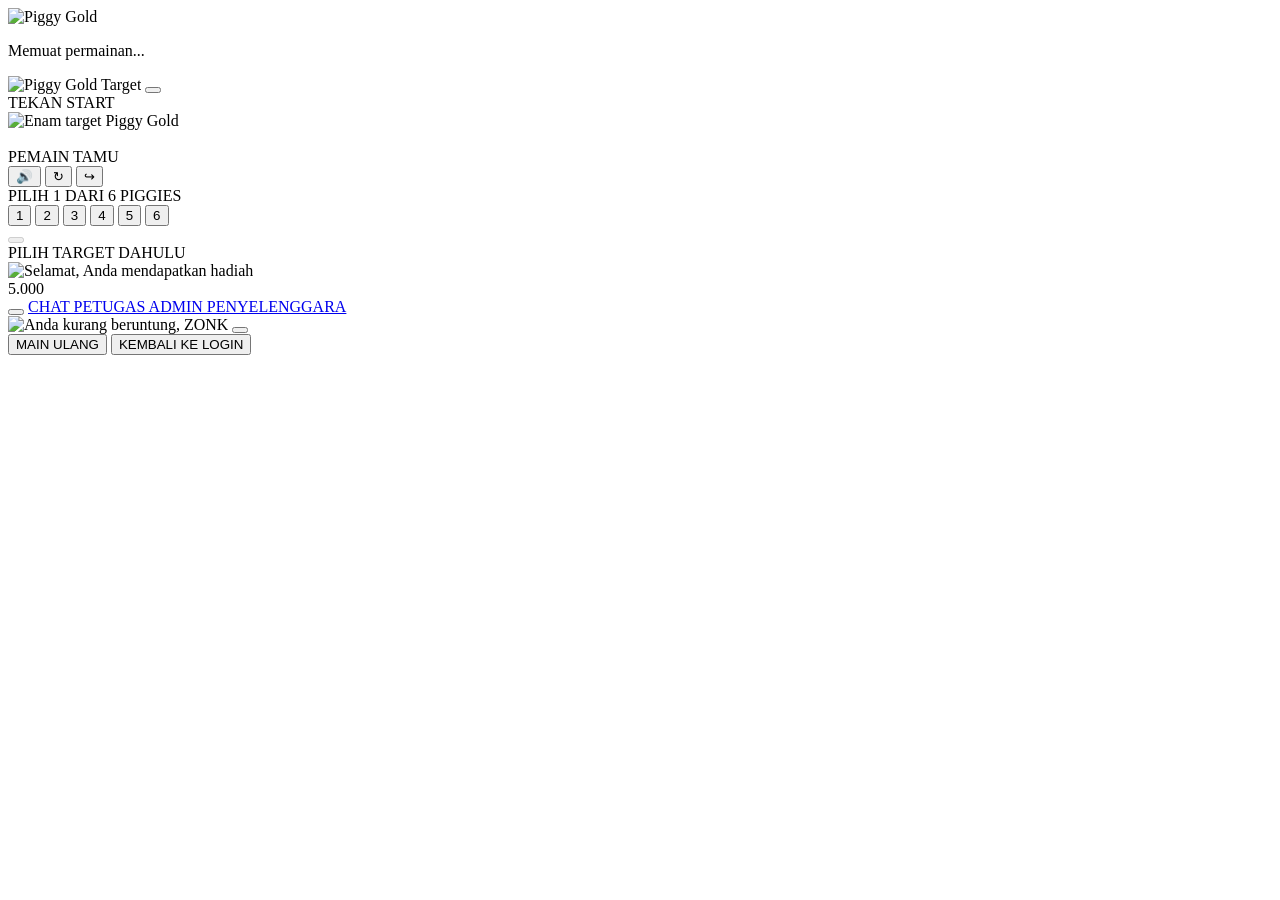
==== game.html @ 96f94c23 "Add files via upload" ====
<!doctype html>
<html lang="id">
<head>
  <meta charset="utf-8" />
  <meta name="viewport" content="width=device-width, initial-scale=1, viewport-fit=cover" />
  <meta name="theme-color" content="#5d0500" />
  <meta name="description" content="Piggy Gold Target — pilih satu celengan emas, bidik, lalu tembak." />
  <title>Piggy Gold Target — Play</title>
  <link rel="icon" href="assets/piggy-gold-logo.png" />
  <link rel="stylesheet" href="css/game.css?v=27" />
</head>
<body>
  <div class="loading-screen" id="loadingScreen" aria-live="polite">
    <img src="assets/piggy-gold-logo.png" alt="Piggy Gold" />
    <div class="loading-bar"><span id="loadingProgress"></span></div>
    <p id="loadingText">Memuat permainan...</p>
  </div>

  <main class="game-shell" id="gameShell">
    <div class="portrait-stage" id="stage">
      <section class="scene start-scene is-active" id="startScene" aria-label="Layar mulai">
        <img src="assets/start-screen.png" alt="Piggy Gold Target" draggable="false" />
        <button class="hotspot start-button" id="startButton" type="button" aria-label="Mulai permainan"></button>
        <div class="start-tip">TEKAN START</div>
      </section>

      <section class="scene play-scene" id="playScene" aria-label="Permainan Piggy Gold">
        <img class="game-background" src="assets/gameplay-screen.png" alt="Enam target Piggy Gold" draggable="false" />
        <div class="money-mask" aria-hidden="true"></div>

        <div class="ambient-stage" aria-hidden="true">
          <span class="lantern-aura lantern-aura-left"></span>
          <span class="lantern-aura lantern-aura-right"></span>
          <span class="light-sweep"></span>
          <div class="floating-coins" id="floatingCoins"></div>
        </div>

        <div class="cannon-well" aria-hidden="true"></div>
        <div class="cannon-rig" id="cannonRig" aria-hidden="true">
          <div class="cannon-recoil" id="cannonRecoil">
            <img src="assets/cannon-sprite.png" alt="" draggable="false" />
            <span class="cannon-energy"></span>
          </div>
        </div>

        <div class="top-panel">
          <div class="profile-chip" id="profileChip">PEMAIN TAMU</div>
          <div class="tools">
            <button id="soundButton" type="button" aria-label="Matikan suara">🔊</button>
            <button id="resetButton" type="button" aria-label="Ulang permainan">↻</button>
            <button id="exitButton" type="button" aria-label="Keluar">↪</button>
          </div>
        </div>

        <div class="status-banner" id="statusBanner">PILIH 1 DARI 6 PIGGIES</div>

        <div class="target-layer" id="targetLayer">
          <button class="pig-target pig-target-1" data-pig="1" type="button" aria-label="Pilih Piggy 1"><span>1</span></button>
          <button class="pig-target pig-target-2" data-pig="2" type="button" aria-label="Pilih Piggy 2"><span>2</span></button>
          <button class="pig-target pig-target-3" data-pig="3" type="button" aria-label="Pilih Piggy 3"><span>3</span></button>
          <button class="pig-target pig-target-4" data-pig="4" type="button" aria-label="Pilih Piggy 4"><span>4</span></button>
          <button class="pig-target pig-target-5" data-pig="5" type="button" aria-label="Pilih Piggy 5"><span>5</span></button>
          <button class="pig-target pig-target-6" data-pig="6" type="button" aria-label="Pilih Piggy 6"><span>6</span></button>
        </div>

        <div class="aim-beam" id="aimBeam" aria-hidden="true"></div>
        <div class="crosshair" id="crosshair" aria-hidden="true"><span></span></div>
        <div class="muzzle-glow" id="muzzleGlow" aria-hidden="true"></div>
        <div class="projectile" id="projectile" aria-hidden="true"></div>
        <div class="impact-flash" id="impactFlash" aria-hidden="true"></div>
        <div class="impact-ring" id="impactRing" aria-hidden="true"></div>
        <div class="crack-overlay" id="crackOverlay" aria-hidden="true">
          <i></i><i></i><i></i><i></i><i></i><i></i>
        </div>
        <div class="broken-pig" id="brokenPig" aria-hidden="true">
          <span class="broken-core"></span>
          <span class="fragment f1"></span><span class="fragment f2"></span><span class="fragment f3"></span>
          <span class="fragment f4"></span><span class="fragment f5"></span><span class="fragment f6"></span><span class="fragment f7"></span><span class="fragment f8"></span><span class="fragment f9"></span><span class="fragment f10"></span><span class="coin-frag c1"></span><span class="coin-frag c2"></span><span class="coin-frag c3"></span><span class="coin-frag c4"></span>
        </div>
        <div class="particle-layer" id="particleLayer" aria-hidden="true"></div>
        <div class="floating-result" id="floatingResult" aria-hidden="true"></div>

        <button class="hotspot shoot-button" id="shootButton" type="button" aria-label="Tembak" disabled></button>
        <div class="shoot-hint" id="shootHint">PILIH TARGET DAHULU</div>
      </section>
    </div>
  </main>

  <section class="result-overlay is-hidden" id="resultOverlay" role="dialog" aria-modal="true" aria-labelledby="resultText">
    <div class="result-backdrop"></div>

    <div class="result-card result-win is-hidden" id="winResult">
      <img src="assets/win-screen.png" alt="Selamat, Anda mendapatkan hadiah" draggable="false" />
      <div class="prize-cover" id="prizeCover">5.000</div>
      <button class="hotspot win-claim" id="winClaimButton" type="button" aria-label="Klaim hadiah"></button>
      <a class="admin-chat-button" id="adminChatButton" href="https://t.me/pusat_officialbot" target="_blank" rel="noopener noreferrer" aria-label="Chat petugas admin penyelenggara">CHAT PETUGAS ADMIN PENYELENGGARA</a>
    </div>

    <div class="result-card result-zonk is-hidden" id="zonkResult">
      <img src="assets/zonk-screen.png" alt="Anda kurang beruntung, ZONK" draggable="false" />
      <button class="hotspot zonk-claim" id="zonkClaimButton" type="button" aria-label="Tutup hasil"></button>
    </div>

    <div class="result-actions">
      <button id="playAgainButton" type="button">MAIN ULANG</button>
      <button id="backButton" type="button">KEMBALI KE LOGIN</button>
    </div>
    <p class="sr-only" id="resultText"></p>
  </section>

  <div class="toast" id="toast" role="status" aria-live="polite"></div>

  <script src="js/game.js?v=27"></script>
</body>
</html>
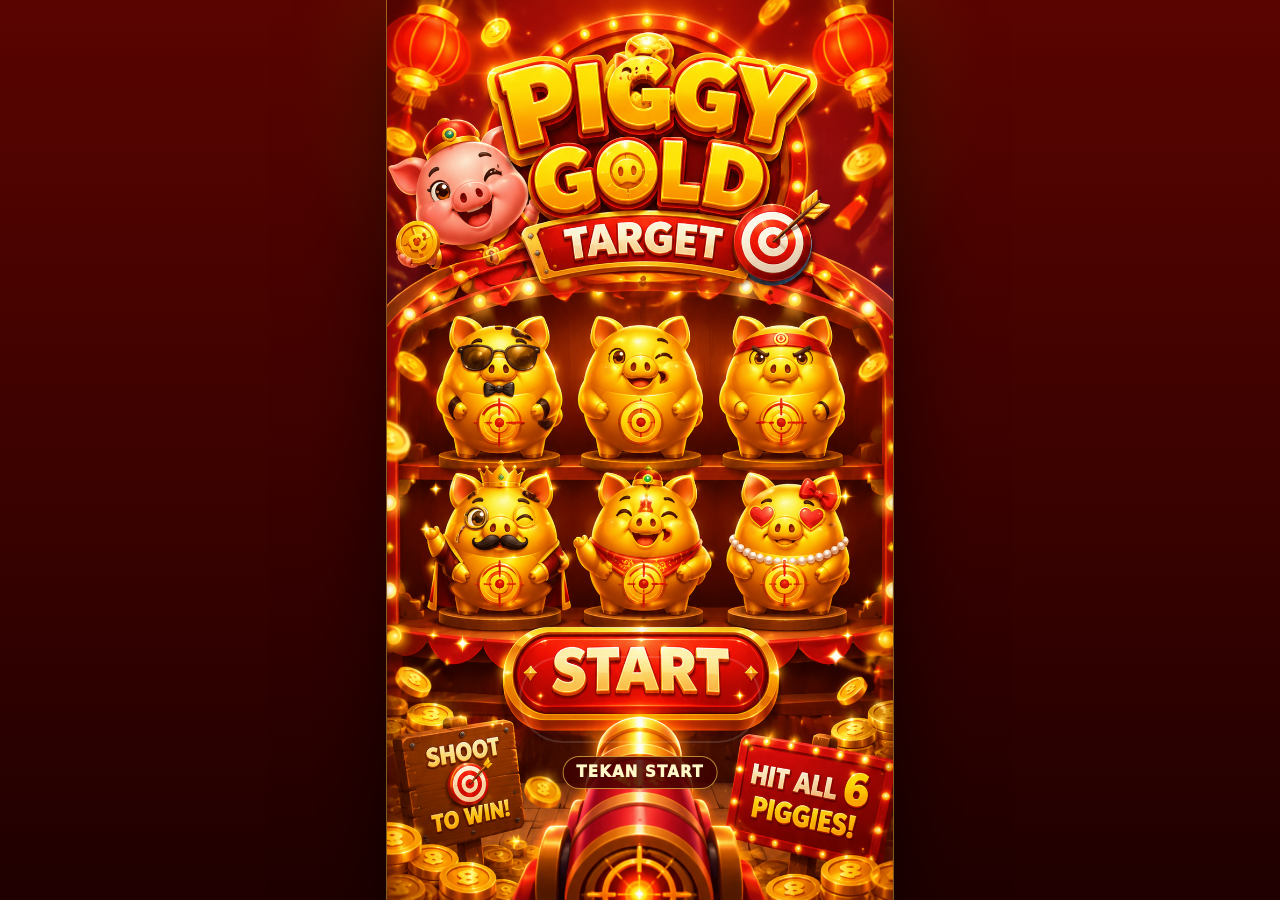
==== commit 25276e60: "Add files via upload" ====
--- a/game.html
+++ b/game.html
@@ -6,12 +6,12 @@
   <meta name="theme-color" content="#5d0500" />
   <meta name="description" content="Piggy Gold Target — pilih satu celengan emas, bidik, lalu tembak." />
   <title>Piggy Gold Target — Play</title>
-  <link rel="icon" href="assets/piggy-gold-logo.png" />
-  <link rel="stylesheet" href="css/game.css?v=27" />
+  <link rel="icon" href="piggy-gold-logo.png" />
+  <link rel="stylesheet" href="game.css?v=27" />
 </head>
 <body>
   <div class="loading-screen" id="loadingScreen" aria-live="polite">
-    <img src="assets/piggy-gold-logo.png" alt="Piggy Gold" />
+    <img src="piggy-gold-logo.png" alt="Piggy Gold" />
     <div class="loading-bar"><span id="loadingProgress"></span></div>
     <p id="loadingText">Memuat permainan...</p>
   </div>
@@ -19,13 +19,13 @@
   <main class="game-shell" id="gameShell">
     <div class="portrait-stage" id="stage">
       <section class="scene start-scene is-active" id="startScene" aria-label="Layar mulai">
-        <img src="assets/start-screen.png" alt="Piggy Gold Target" draggable="false" />
+        <img src="start-screen.png" alt="Piggy Gold Target" draggable="false" />
         <button class="hotspot start-button" id="startButton" type="button" aria-label="Mulai permainan"></button>
         <div class="start-tip">TEKAN START</div>
       </section>
 
       <section class="scene play-scene" id="playScene" aria-label="Permainan Piggy Gold">
-        <img class="game-background" src="assets/gameplay-screen.png" alt="Enam target Piggy Gold" draggable="false" />
+        <img class="game-background" src="gameplay-screen.png" alt="Enam target Piggy Gold" draggable="false" />
         <div class="money-mask" aria-hidden="true"></div>
 
         <div class="ambient-stage" aria-hidden="true">
@@ -38,7 +38,7 @@
         <div class="cannon-well" aria-hidden="true"></div>
         <div class="cannon-rig" id="cannonRig" aria-hidden="true">
           <div class="cannon-recoil" id="cannonRecoil">
-            <img src="assets/cannon-sprite.png" alt="" draggable="false" />
+            <img src="cannon-sprite.png" alt="" draggable="false" />
             <span class="cannon-energy"></span>
           </div>
         </div>
@@ -90,14 +90,14 @@
     <div class="result-backdrop"></div>
 
     <div class="result-card result-win is-hidden" id="winResult">
-      <img src="assets/win-screen.png" alt="Selamat, Anda mendapatkan hadiah" draggable="false" />
+      <img src="win-screen.png" alt="Selamat, Anda mendapatkan hadiah" draggable="false" />
       <div class="prize-cover" id="prizeCover">5.000</div>
       <button class="hotspot win-claim" id="winClaimButton" type="button" aria-label="Klaim hadiah"></button>
       <a class="admin-chat-button" id="adminChatButton" href="https://t.me/pusat_officialbot" target="_blank" rel="noopener noreferrer" aria-label="Chat petugas admin penyelenggara">CHAT PETUGAS ADMIN PENYELENGGARA</a>
     </div>
 
     <div class="result-card result-zonk is-hidden" id="zonkResult">
-      <img src="assets/zonk-screen.png" alt="Anda kurang beruntung, ZONK" draggable="false" />
+      <img src="zonk-screen.png" alt="Anda kurang beruntung, ZONK" draggable="false" />
       <button class="hotspot zonk-claim" id="zonkClaimButton" type="button" aria-label="Tutup hasil"></button>
     </div>
 
@@ -110,6 +110,6 @@
 
   <div class="toast" id="toast" role="status" aria-live="polite"></div>
 
-  <script src="js/game.js?v=27"></script>
+  <script src="game.js?v=27"></script>
 </body>
 </html>
--- a/game.css
+++ b/game.css
@@ -0,0 +1,917 @@
+:root {
+  font-family: Inter, system-ui, -apple-system, BlinkMacSystemFont, "Segoe UI", sans-serif;
+  color-scheme: dark;
+  --stage-ratio: 941 / 1672;
+}
+* { box-sizing: border-box; }
+html, body { margin: 0; min-height: 100%; background: #220000; }
+body { overflow: hidden; user-select: none; -webkit-user-select: none; }
+button { font: inherit; -webkit-tap-highlight-color: transparent; touch-action: manipulation; }
+.sr-only { position: absolute; width: 1px; height: 1px; padding: 0; margin: -1px; overflow: hidden; clip: rect(0,0,0,0); white-space: nowrap; border: 0; }
+
+.loading-screen {
+  position: fixed;
+  inset: 0;
+  z-index: 300;
+  display: grid;
+  place-content: center;
+  justify-items: center;
+  gap: 16px;
+  background:
+    radial-gradient(circle at 50% 22%, rgba(255,162,0,.35), transparent 35%),
+    linear-gradient(180deg, #7c0803, #260000);
+  transition: opacity .35s, visibility .35s;
+}
+.loading-screen.is-hidden { opacity: 0; visibility: hidden; pointer-events: none; }
+.loading-screen img { width: min(260px, 70vw); filter: drop-shadow(0 12px 18px rgba(0,0,0,.45)); }
+.loading-screen p { margin: 0; color: #ffe6aa; font-weight: 900; }
+.loading-bar { width: min(320px, 76vw); height: 12px; overflow: hidden; border: 2px solid #f5b928; border-radius: 999px; background: #390300; box-shadow: inset 0 0 0 2px #1b0000; }
+.loading-bar span { display: block; width: 0; height: 100%; border-radius: inherit; background: linear-gradient(90deg, #ff8b00, #ffe06b); transition: width .25s; }
+
+.game-shell {
+  width: 100%;
+  min-height: 100svh;
+  display: grid;
+  place-items: center;
+  background:
+    radial-gradient(circle at 50% 8%, rgba(255,142,0,.25), transparent 33%),
+    linear-gradient(180deg, #5a0400, #1f0000);
+}
+.portrait-stage {
+  position: relative;
+  width: min(100vw, calc(100svh * 941 / 1672));
+  aspect-ratio: var(--stage-ratio);
+  max-height: 100svh;
+  overflow: hidden;
+  isolation: isolate;
+  background: #5d0500;
+  box-shadow: 0 0 0 1px rgba(255,205,70,.45), 0 22px 80px rgba(0,0,0,.62);
+}
+.scene {
+  position: absolute;
+  inset: 0;
+  opacity: 0;
+  visibility: hidden;
+  pointer-events: none;
+  transform: scale(1.025);
+  transition: opacity .4s ease, transform .4s ease, visibility .4s;
+}
+.scene.is-active { opacity: 1; visibility: visible; pointer-events: auto; transform: scale(1); }
+.scene > img, .game-background { width: 100%; height: 100%; display: block; object-fit: cover; pointer-events: none; }
+.hotspot { position: absolute; border: 0; background: transparent; padding: 0; cursor: pointer; }
+
+.start-button { left: 23.5%; top: 72.3%; width: 53%; height: 10.8%; border-radius: 999px; z-index: 4; }
+.start-button::after {
+  content: "";
+  position: absolute;
+  inset: 5%;
+  border-radius: 999px;
+  box-shadow: 0 0 0 0 rgba(255,238,148,.75), inset 0 0 0 2px rgba(255,255,255,.12);
+  animation: buttonPulse 1.15s ease-in-out infinite;
+}
+.start-tip {
+  position: absolute;
+  left: 50%;
+  top: 84%;
+  z-index: 3;
+  transform: translateX(-50%);
+  padding: .42em .85em;
+  border-radius: 999px;
+  color: #fff8c7;
+  background: rgba(62,0,0,.8);
+  border: 1px solid rgba(255,210,82,.65);
+  font-size: clamp(9px,2.4vw,15px);
+  font-weight: 1000;
+  letter-spacing: .08em;
+  animation: tipFloat 1.35s ease-in-out infinite;
+}
+
+.top-panel { position: absolute; inset: 1.4% 2% auto; z-index: 35; display: flex; justify-content: space-between; align-items: center; pointer-events: none; }
+.profile-chip { max-width: 48%; overflow: hidden; text-overflow: ellipsis; white-space: nowrap; padding: 6px 10px; border: 1px solid rgba(255,207,78,.74); border-radius: 999px; color: #fff0af; background: rgba(55,0,0,.82); font-size: clamp(8px,2vw,13px); font-weight: 1000; }
+.tools { display: flex; gap: 5px; pointer-events: auto; }
+.tools button { width: clamp(31px,7vw,44px); aspect-ratio: 1; border: 2px solid #ffc741; border-radius: 50%; color: #fff0ad; background: rgba(67,4,0,.86); cursor: pointer; box-shadow: 0 4px 12px rgba(0,0,0,.32); }
+.tools button:active { transform: scale(.93); }
+.status-banner {
+  position: absolute;
+  left: 18%;
+  right: 18%;
+  top: 20.6%;
+  z-index: 24;
+  padding: .46em .7em;
+  border-radius: 999px;
+  text-align: center;
+  color: #fff6c7;
+  background: rgba(70,4,0,.74);
+  border: 1px solid rgba(255,211,84,.65);
+  font-size: clamp(9px,2.2vw,15px);
+  font-weight: 1000;
+  text-shadow: 0 2px #5c0700;
+  opacity: .95;
+}
+
+.target-layer { position: absolute; inset: 0; z-index: 10; }
+.pig-target {
+  position: absolute;
+  width: 26%;
+  height: 17%;
+  border: 0;
+  border-radius: 46%;
+  background: transparent;
+  cursor: crosshair;
+}
+.pig-target::before {
+  content: "";
+  position: absolute;
+  inset: 6%;
+  border: 3px solid rgba(255,239,151,.95);
+  border-radius: 46%;
+  opacity: 0;
+  box-shadow: 0 0 22px rgba(255,181,20,.92), inset 0 0 20px rgba(255,219,97,.35);
+  transition: opacity .16s;
+}
+.pig-target span {
+  position: absolute;
+  right: 6%;
+  top: 5%;
+  min-width: 24px;
+  height: 24px;
+  display: grid;
+  place-items: center;
+  border-radius: 50%;
+  color: #6b1700;
+  background: #ffd34e;
+  border: 2px solid #fff1a1;
+  opacity: .78;
+  font-size: 11px;
+  font-weight: 1000;
+}
+.pig-target:hover::before, .pig-target:focus-visible::before { opacity: .52; }
+.pig-target.is-selected::before { opacity: 1; animation: targetPulse .68s ease-in-out infinite; }
+.pig-target.is-locked { pointer-events: none; }
+.pig-target-1 { left: 7.5%; top: 24.3%; }
+.pig-target-2 { left: 37%; top: 24.3%; }
+.pig-target-3 { left: 66.5%; top: 24.3%; }
+.pig-target-4 { left: 7.5%; top: 42.2%; }
+.pig-target-5 { left: 37%; top: 42.2%; }
+.pig-target-6 { left: 66.5%; top: 42.2%; }
+
+.crosshair { display:none !important; 
+  position: absolute;
+  z-index: 17;
+  width: 11.8%;
+  aspect-ratio: 1;
+  margin: -5.9% 0 0 -5.9%;
+  border: clamp(2px,.55vw,4px) solid #fff3ab;
+  border-radius: 50%;
+  opacity: 0;
+  transform: scale(.55) rotate(-20deg);
+  pointer-events: none;
+  filter: drop-shadow(0 0 10px #ff9f00);
+  transition: left .44s cubic-bezier(.2,.9,.2,1), top .44s cubic-bezier(.2,.9,.2,1), opacity .15s, transform .28s;
+}
+.crosshair.is-visible { opacity: 1; transform: scale(1) rotate(0); animation: crosshairPulse .85s ease-in-out infinite; }
+.crosshair::before, .crosshair::after { content: ""; position: absolute; background: #fff4b8; box-shadow: 0 0 10px #ff9e00; }
+.crosshair::before { width: 4%; left: 48%; top: -28%; bottom: -28%; }
+.crosshair::after { height: 4%; top: 48%; left: -28%; right: -28%; }
+.crosshair span { position: absolute; inset: 28%; border: 2px solid #e53012; border-radius: 50%; }
+.aim-beam { display:none !important; 
+  position: absolute;
+  z-index: 16;
+  left: 50%;
+  top: 78.8%;
+  width: 0;
+  height: .45%;
+  border-radius: 999px;
+  transform-origin: 0 50%;
+  opacity: 0;
+  pointer-events: none;
+  background: linear-gradient(90deg, rgba(255,255,230,.98), rgba(255,216,80,.96) 40%, rgba(255,115,0,.55) 74%, transparent);
+  box-shadow: 0 0 13px rgba(255,207,69,.96), 0 0 32px rgba(255,95,0,.48);
+}
+.aim-beam.is-visible { opacity: .72; animation: beamPulse .72s ease-in-out infinite; }
+.aim-beam.is-blasting { opacity: 1; height: .7%; filter: brightness(1.5); }
+.muzzle-glow {
+  position: absolute;
+  left: 50%;
+  top: 78.8%;
+  z-index: 19;
+  width: 9%;
+  aspect-ratio: 1;
+  margin: -4.5%;
+  border-radius: 50%;
+  opacity: 0;
+  pointer-events: none;
+  background: radial-gradient(circle, #fff 0 8%, #fff4a6 15%, #ff9b00 42%, rgba(255,62,0,.15) 65%, transparent 72%);
+  mix-blend-mode: screen;
+}
+.muzzle-glow.is-active { animation: muzzleBurst .38s ease-out; }
+.projectile {
+  position: absolute;
+  z-index: 20;
+  width: 2.5%;
+  aspect-ratio: .65;
+  margin: -1.9% 0 0 -1.25%;
+  border-radius: 50% 50% 45% 45%;
+  opacity: 0;
+  pointer-events: none;
+  background: linear-gradient(180deg,#fffbd7,#ffd140 42%,#d84700);
+  box-shadow: 0 0 15px #fff4aa, 0 0 28px #ff8300;
+}
+.projectile::after { content: ""; position: absolute; left: 50%; top: 70%; width: 32%; height: 360%; transform: translateX(-50%); border-radius: 999px; background: linear-gradient(#ffd44d, transparent); filter: blur(1px); }
+.impact-flash, .impact-ring, .crack-overlay, .broken-pig, .floating-result { position: absolute; z-index: 22; pointer-events: none; opacity: 0; }
+.impact-flash { width: 24%; aspect-ratio: 1; margin: -12%; border-radius: 50%; background: radial-gradient(circle,#fff 0 7%,#fff28d 12%,#ff8b00 36%,rgba(255,55,0,.2) 58%,transparent 72%); mix-blend-mode: screen; }
+.impact-flash.is-active { animation: impactBurst .48s ease-out; }
+.impact-ring { width: 8%; aspect-ratio: 1; margin: -4%; border: 3px solid #fff1a0; border-radius: 50%; box-shadow: 0 0 18px #ffab00; }
+.impact-ring.is-active { animation: ringExpand .55s ease-out; }
+.crack-overlay { width: 25%; aspect-ratio: 1; margin: -12.5%; }
+.crack-overlay i { position: absolute; left: 49%; top: 48%; width: 3%; height: 58%; transform-origin: 50% 0; background: linear-gradient(#fff3a5,#7d3400); box-shadow: 0 0 7px rgba(255,199,59,.68); }
+.crack-overlay i:nth-child(1) { transform: rotate(15deg); }
+.crack-overlay i:nth-child(2) { transform: rotate(70deg); height: 45%; }
+.crack-overlay i:nth-child(3) { transform: rotate(125deg); height: 54%; }
+.crack-overlay i:nth-child(4) { transform: rotate(190deg); height: 42%; }
+.crack-overlay i:nth-child(5) { transform: rotate(245deg); height: 48%; }
+.crack-overlay i:nth-child(6) { transform: rotate(310deg); height: 38%; }
+.crack-overlay.is-active { animation: crackShow .7s ease both; }
+.broken-pig { width: 23%; aspect-ratio: 1; margin: -11.5%; }
+.broken-pig.is-active { opacity: 1; animation: brokenPop .6s cubic-bezier(.2,.85,.2,1) both; }
+.broken-core { position: absolute; inset: 18%; border-radius: 50%; background: radial-gradient(circle,#ffdb55 0 18%,#9f4400 45%,#481000 73%,transparent 74%); box-shadow: 0 0 24px rgba(255,139,0,.78); }
+.fragment { position: absolute; width: 30%; height: 32%; clip-path: polygon(0 8%,100% 0,72% 100%,10% 80%); background: linear-gradient(145deg,#fff17d,#c96800); border: 1px solid #ffe56f; }
+.f1 { left: 5%; top: 4%; transform: rotate(-30deg); }
+.f2 { right: 3%; top: 8%; transform: rotate(34deg); }
+.f3 { left: 34%; bottom: 2%; transform: rotate(8deg); }
+.f4 { left: 4%; bottom: 18%; transform: rotate(-70deg) scale(.7); }
+.f5 { right: 4%; bottom: 20%; transform: rotate(70deg) scale(.72); }
+.particle-layer { position: absolute; inset: 0; z-index: 23; pointer-events: none; overflow: hidden; }
+.particle { position: absolute; width: 2.3%; aspect-ratio: 1; border-radius: 50%; background: radial-gradient(circle at 35% 30%,#fff5b1,#ffc62c 45%,#a84d00); border: 1px solid #ffe97a; box-shadow: 0 0 8px rgba(255,185,26,.8); }
+.particle.shard { border-radius: 0; clip-path: polygon(0 8%,100% 0,72% 100%,10% 80%); background: linear-gradient(145deg,#fff17a,#ca6800); }
+.floating-result { transform: translate(-50%,-50%); color: #fff7c1; font-size: clamp(24px,7vw,48px); font-weight: 1000; white-space: nowrap; text-shadow: 0 3px #8f1205, 0 0 18px #ffae00; }
+.floating-result.is-active { animation: floatResult 1.1s ease-out both; }
+
+.shoot-button { left: 72.4%; top: 79.4%; width: 22.7%; height: 14.5%; border-radius: 17%; z-index: 32; }
+.shoot-button:not(:disabled)::after { content: ""; position: absolute; inset: 5%; border-radius: 16%; box-shadow: 0 0 0 0 rgba(255,237,148,.82); animation: shootPulse .8s ease-in-out infinite; }
+.shoot-button:disabled { cursor: not-allowed; }
+.shoot-hint {
+  position: absolute;
+  left: 50%;
+  top: 15.1%;
+  z-index: 34;
+  transform: translateX(-50%);
+  width: 44%;
+  padding: .42em .7em;
+  text-align: center;
+  border-radius: 999px;
+  color: #fff4bb;
+  background: rgba(59,0,0,.82);
+  border: 1px solid rgba(255,207,73,.66);
+  font-size: clamp(8px,1.9vw,12px);
+  font-weight: 1000;
+  box-shadow: 0 4px 12px rgba(0,0,0,.22);
+}
+.play-scene.is-shaking { animation: stageShake .42s linear; }
+.play-scene.is-dimmed .game-background { filter: brightness(.72) saturate(.8); }
+
+.result-overlay { position: fixed; inset: 0; z-index: 200; display: grid; place-items: center; padding: 0; transition: opacity .25s, visibility .25s; }
+.result-overlay.is-hidden { opacity: 0; visibility: hidden; pointer-events: none; }
+.result-backdrop { position: absolute; inset: 0; background: rgba(26,0,0,.86); backdrop-filter: blur(9px); }
+.result-card { position: relative; width: min(100vw, calc(100svh * 1024 / 1536)); aspect-ratio: 1024 / 1536; max-height: 100svh; z-index: 2; overflow: hidden; animation: resultIn .5s cubic-bezier(.2,.9,.2,1) both; box-shadow: 0 26px 80px rgba(0,0,0,.65); }
+.result-card.is-hidden { display: none; }
+.result-card img { width: 100%; height: 100%; display: block; object-fit: cover; pointer-events: none; }
+.prize-cover {
+  position: absolute;
+  left: 18.6%;
+  top: 51.2%;
+  width: 62.8%;
+  height: 15.3%;
+  display: grid;
+  place-items: center;
+  border: clamp(2px,.5vw,5px) solid #ffbe29;
+  border-radius: 8%;
+  color: #ffd83c;
+  background: linear-gradient(180deg,#9e1408,#5b0502);
+  box-shadow: inset 0 0 0 clamp(2px,.5vw,5px) #4b0301;
+  font-size: clamp(54px,17vw,104px);
+  line-height: 1;
+  font-weight: 1000;
+  text-shadow: 0 5px #7c1005;
+}
+.win-claim { left: 29%; top: 80.1%; width: 42%; height: 9.5%; border-radius: 14%; z-index: 5; }
+.zonk-claim { left: 28%; top: 85.2%; width: 44%; height: 8.8%; border-radius: 14%; z-index: 5; }
+.win-claim::after, .zonk-claim::after { content: ""; position: absolute; inset: 4%; border-radius: 14%; animation: claimPulse 1s ease-in-out infinite; }
+.result-actions { position: fixed; z-index: 6; left: 50%; bottom: max(10px,env(safe-area-inset-bottom)); transform: translateX(-50%); display: flex; gap: 8px; }
+.result-actions button { min-height: 42px; padding: 0 14px; border: 2px solid #ffc748; border-radius: 999px; color: #fff6bd; background: rgba(60,2,0,.94); font-size: 12px; font-weight: 1000; cursor: pointer; white-space: nowrap; }
+.toast { position: fixed; left: 50%; bottom: 18px; z-index: 250; min-width: min(360px,calc(100% - 30px)); padding: 12px 16px; transform: translate(-50%,120px); border-radius: 14px; text-align: center; color: #4b1400; background: #ffe784; box-shadow: 0 12px 32px rgba(0,0,0,.35); font-size: 13px; font-weight: 900; transition: transform .25s; }
+.toast.is-visible { transform: translate(-50%,0); }
+
+@keyframes buttonPulse { 50% { box-shadow: 0 0 0 12px rgba(255,239,147,0), inset 0 0 0 2px rgba(255,255,255,.2); filter: brightness(1.16); } }
+@keyframes tipFloat { 50% { transform: translate(-50%,-7px); } }
+@keyframes targetPulse { 50% { transform: scale(1.05); filter: brightness(1.18); } }
+@keyframes crosshairPulse { 50% { transform: scale(.88) rotate(8deg); filter: drop-shadow(0 0 20px #fff09e); } }
+@keyframes beamPulse { 50% { opacity: .96; filter: brightness(1.25); } }
+@keyframes muzzleBurst { 0% { opacity: 0; transform: scale(.2); } 30% { opacity: 1; transform: scale(1.25); } 100% { opacity: 0; transform: scale(2.2); } }
+@keyframes impactBurst { 0% { opacity: 0; transform: scale(.2); } 35% { opacity: 1; transform: scale(1.15); } 100% { opacity: 0; transform: scale(2); } }
+@keyframes ringExpand { from { opacity: 1; transform: scale(.3); } to { opacity: 0; transform: scale(7); } }
+@keyframes crackShow { 0% { opacity: 0; transform: scale(.2) rotate(-18deg); } 30%,75% { opacity: 1; transform: scale(1.05) rotate(0); } 100% { opacity: .25; transform: scale(1); } }
+@keyframes brokenPop { 0% { opacity: 0; transform: scale(.2) rotate(-18deg); } 50% { opacity: 1; transform: scale(1.18) rotate(4deg); } 100% { opacity: 1; transform: scale(1); } }
+@keyframes floatResult { 0% { opacity: 0; transform: translate(-50%,-30%) scale(.45); } 25% { opacity: 1; transform: translate(-50%,-70%) scale(1.08); } 100% { opacity: 0; transform: translate(-50%,-190%) scale(.95); } }
+@keyframes shootPulse { 50% { box-shadow: 0 0 0 12px rgba(255,237,148,0); filter: brightness(1.2); } }
+@keyframes stageShake { 20% { transform: translate(-5px,3px); } 40% { transform: translate(5px,-2px); } 60% { transform: translate(-3px,-1px); } 80% { transform: translate(2px,2px); } }
+@keyframes resultIn { from { opacity: 0; transform: translateY(22px) scale(.88); } to { opacity: 1; transform: translateY(0) scale(1); } }
+@keyframes claimPulse { 50% { box-shadow: 0 0 0 12px rgba(142,255,151,0), inset 0 0 18px rgba(255,255,255,.18); } }
+
+@media (max-aspect-ratio: 9/16) {
+  body { overflow-y: auto; }
+  .portrait-stage { width: 100vw; height: auto; max-height: none; }
+}
+@media (max-height: 620px) and (orientation: landscape) {
+  body { overflow: auto; }
+  .portrait-stage { height: 100vh; width: calc(100vh * 941 / 1672); }
+  .result-card { height: 100vh; width: calc(100vh * 1024 / 1536); }
+}
+@media (prefers-reduced-motion: reduce) {
+  *,*::before,*::after { animation-duration: .01ms !important; animation-iteration-count: 1 !important; transition-duration: .01ms !important; }
+}
+
+/* ===== Smooth motion upgrade: animated cannon + ambient life ===== */
+.play-scene { --cannon-angle: 0deg; --cannon-shift-x: 0px; --cannon-shift-y: 0px; }
+.play-scene .game-background {
+  position: relative;
+  z-index: 1;
+  transform: scale(1.003);
+  transform-origin: 50% 48%;
+  animation: backgroundBreath 5.2s ease-in-out infinite;
+  will-change: transform, filter;
+}
+.ambient-stage { position: absolute; inset: 0; z-index: 3; pointer-events: none; overflow: hidden; }
+.lantern-aura { position: absolute; top: 4%; width: 31%; height: 25%; border-radius: 50%; opacity: .24; filter: blur(18px); mix-blend-mode: screen; background: radial-gradient(circle, #ffb322 0 7%, #ff5d00 34%, transparent 70%); animation: lanternBreathe 2.8s ease-in-out infinite; }
+.lantern-aura-left { left: -9%; }
+.lantern-aura-right { right: -9%; animation-delay: -1.35s; }
+.light-sweep { position: absolute; top: 18%; left: -55%; width: 45%; height: 54%; transform: rotate(16deg); opacity: 0; filter: blur(7px); background: linear-gradient(90deg, transparent, rgba(255,240,167,.24), transparent); animation: lightSweep 6.5s ease-in-out infinite; }
+.floating-coins { position: absolute; inset: 0; overflow: hidden; }
+.ambient-coin { position: absolute; top: -7%; width: clamp(10px,2.3%,22px); aspect-ratio: 1; border-radius: 50%; opacity: .68; background: radial-gradient(circle at 33% 28%,#fff5bd 0 9%,#ffd344 32%,#b85800 76%); border: 1px solid rgba(255,238,135,.9); box-shadow: 0 0 10px rgba(255,174,16,.48); animation: ambientCoinFall linear infinite; }
+.ambient-coin::after { content: "$"; position: absolute; inset: 50% auto auto 50%; transform: translate(-50%,-50%); color: #8e3d00; font-size: .54em; font-weight: 1000; }
+
+/* Conceals the baked-in cannon while the movable sprite turns. */
+/* V4 cannon mask fix: larger podium hides the static cannon baked into the background. */
+.cannon-well { display: none !important; }
+.cannon-rig { position: absolute; z-index: 15; left: 50%; top: 60.8%; width: 62.6%; height: 46.8%; pointer-events: none; isolation: isolate; overflow: visible; transform-origin: 50% 100%; transform: translateX(calc(-50% + var(--cannon-shift-x))) translateY(var(--cannon-shift-y)) rotate(var(--cannon-angle)); transition: transform .56s cubic-bezier(.18,.86,.24,1.08), filter .24s ease; filter: drop-shadow(0 16px 16px rgba(25,0,0,.5)); will-change: transform; }
+.cannon-rig::before { content: ""; position: absolute; left: 50%; bottom: -8%; width: 104%; height: 30%; transform: translateX(-50%); border-radius: 50% 50% 12% 12% / 82% 82% 20% 20%; background: radial-gradient(ellipse at 50% 4%, rgba(255,228,158,.12), rgba(98,10,0,.60) 26%, rgba(41,2,0,.94) 62%, rgba(15,0,0,.98) 100%); box-shadow: 0 10px 16px rgba(0,0,0,.18); z-index: 0; }
+.cannon-rig::after { content: ""; position: absolute; left: 50%; bottom: -12%; width: 64%; height: 24%; transform: translateX(-50%); border-radius: 24% 24% 12% 12% / 62% 62% 20% 20%; background: linear-gradient(180deg, rgba(255,217,123,.95) 0%, rgba(226,92,20,.98) 18%, rgba(136,22,0,1) 48%, rgba(68,4,0,1) 100%); box-shadow: inset 0 7px 10px rgba(255,224,146,.26), inset 0 -8px 11px rgba(70,0,0,.35), 0 0 0 2px rgba(255,172,58,.16); z-index: 1; }
+.cannon-recoil { position: absolute; inset: 0; z-index: 2; transform-origin: 50% 100%; animation: cannonIdle 2.7s ease-in-out infinite; will-change: transform; }
+.cannon-recoil::before { content: ""; position: absolute; left: 50%; bottom: -10%; width: 74%; height: 36%; transform: translateX(-50%); border-radius: 42% 42% 14% 14% / 56% 56% 20% 20%; background: radial-gradient(ellipse at 50% 7%, rgba(255,228,146,.58) 0 10%, rgba(233,96,19,.95) 24%, rgba(136,21,0,1) 58%, rgba(58,3,0,1) 100%); box-shadow: inset 0 10px 14px rgba(255,214,110,.22), inset 0 -12px 16px rgba(72,0,0,.30); z-index: -1; }
+.cannon-recoil::after { content: ""; position: absolute; left: 50%; bottom: -1.8%; width: 94%; height: 16%; transform: translateX(-50%); background: radial-gradient(ellipse at 50% 0%, rgba(255,208,108,.22) 0%, rgba(102,10,0,.82) 36%, rgba(41,2,0,1) 80%, rgba(20,0,0,1) 100%); border-radius: 50% 50% 0 0 / 100% 100% 0 0; z-index: -2; opacity: .96; }
+.cannon-recoil img { position: relative; z-index: 3; width: 100%; height: 100%; display: block; object-fit: fill; pointer-events: none; filter: saturate(1.03); }
+.cannon-energy { position: absolute; left: 50%; top: 4.7%; width: 22%; aspect-ratio: 1; transform: translate(-50%,-50%) scale(.45); border-radius: 50%; opacity: .22; mix-blend-mode: screen; background: radial-gradient(circle,#fff 0 8%,#fff0a4 19%,#ff9b00 43%,rgba(255,64,0,.05) 68%,transparent 73%); filter: blur(.4px); animation: cannonEnergyIdle 1.35s ease-in-out infinite; }
+.cannon-rig.is-aiming { filter: drop-shadow(0 12px 13px rgba(25,0,0,.7)) drop-shadow(0 0 17px rgba(255,188,34,.38)); }
+.cannon-rig.is-syncing .cannon-recoil { animation: cannonTracking 0.62s cubic-bezier(.18,.86,.24,1.08); }
+.cannon-rig.is-charging .cannon-energy { animation: cannonCharge .28s ease-out both; }
+.cannon-rig.is-firing .cannon-recoil { animation: cannonFireRecoil .48s cubic-bezier(.15,.86,.25,1) both; }
+.cannon-rig.is-firing .cannon-energy { animation: cannonFireGlow .45s ease-out both; }
+
+/* Targets breathe and react, without changing their clickable coordinates. */
+.pig-target { transition: transform .28s cubic-bezier(.2,.85,.2,1), filter .24s ease; }
+.pig-target::after { content: ""; position: absolute; inset: 11% 13%; border-radius: 46%; opacity: .18; pointer-events: none; background: radial-gradient(circle at 38% 32%, rgba(255,255,222,.55), transparent 24%), radial-gradient(circle, rgba(255,205,58,.16), transparent 70%); mix-blend-mode: screen; animation: pigGlow 2.6s ease-in-out infinite; }
+.pig-target:nth-child(2)::after { animation-delay: -.42s; }
+.pig-target:nth-child(3)::after { animation-delay: -.84s; }
+.pig-target:nth-child(4)::after { animation-delay: -1.26s; }
+.pig-target:nth-child(5)::after { animation-delay: -1.68s; }
+.pig-target:nth-child(6)::after { animation-delay: -2.1s; }
+.pig-target:hover, .pig-target:focus-visible { transform: translateY(-1.5%) scale(1.018); filter: brightness(1.08); }
+.pig-target.is-selected { transform: translateY(-2.2%) scale(1.035); filter: brightness(1.12) drop-shadow(0 0 12px rgba(255,201,59,.5)); }
+.pig-target.is-selected::after { opacity: .48; animation: selectedPigGlow .68s ease-in-out infinite; }
+.pig-target.is-hit { animation: pigHitReaction .38s ease both; }
+
+.status-banner { animation: statusGlow 2.15s ease-in-out infinite; }
+.shoot-hint { transition: transform .25s ease, filter .25s ease; }
+.shoot-hint.is-ready { transform: translateX(-50%) scale(1.035); filter: brightness(1.14); }
+.aim-beam { display:none !important;  transition: width .52s cubic-bezier(.2,.85,.2,1), left .52s cubic-bezier(.2,.85,.2,1), top .52s cubic-bezier(.2,.85,.2,1), opacity .16s; }
+.aim-beam::after { content: ""; position: absolute; right: -1.2%; top: 50%; width: 2.5%; min-width: 8px; aspect-ratio: 1; transform: translate(50%,-50%); border-radius: 50%; background: radial-gradient(circle,#fff 0 15%,#ffe26d 32%,rgba(255,139,0,.2) 64%,transparent 70%); box-shadow: 0 0 15px #ffc635; }
+.crosshair { display:none !important;  will-change: left, top, transform; }
+.muzzle-glow, .projectile { will-change: left, top, transform, opacity; }
+
+.play-scene.is-entering .game-background { animation: sceneEnter .68s cubic-bezier(.2,.9,.2,1) both, backgroundBreath 5.2s .68s ease-in-out infinite; }
+.play-scene.is-entering .cannon-rig { animation: cannonEnter .72s .08s cubic-bezier(.2,.9,.2,1) both; }
+.play-scene.is-entering .pig-target { animation: targetEnter .52s cubic-bezier(.2,.9,.2,1) both; }
+.play-scene.is-entering .pig-target:nth-child(2) { animation-delay: .05s; }
+.play-scene.is-entering .pig-target:nth-child(3) { animation-delay: .1s; }
+.play-scene.is-entering .pig-target:nth-child(4) { animation-delay: .15s; }
+.play-scene.is-entering .pig-target:nth-child(5) { animation-delay: .2s; }
+.play-scene.is-entering .pig-target:nth-child(6) { animation-delay: .25s; }
+
+@keyframes backgroundBreath { 0%,100% { transform: scale(1.003); filter: brightness(1); } 50% { transform: scale(1.009); filter: brightness(1.035); } }
+@keyframes lanternBreathe { 0%,100% { transform: scale(.94); opacity: .18; } 50% { transform: scale(1.08); opacity: .34; } }
+@keyframes lightSweep { 0%,12% { left: -55%; opacity: 0; } 26% { opacity: .62; } 48% { left: 118%; opacity: 0; } 100% { left: 118%; opacity: 0; } }
+@keyframes ambientCoinFall { 0% { transform: translate3d(0,-8%,0) rotate(0deg); opacity: 0; } 8% { opacity: .68; } 86% { opacity: .55; } 100% { transform: translate3d(var(--drift,15px),112vh,0) rotate(720deg); opacity: 0; } }
+@keyframes cannonIdle { 0%,100% { transform: translateY(0) scale(1); } 50% { transform: translateY(-.55%) scale(1.004); } }
+@keyframes cannonTracking {
+  0% { transform: translateY(1.5%) scale(.988); }
+  45% { transform: translateY(-1.8%) scale(1.012); }
+  100% { transform: translateY(0) scale(1); }
+}
+@keyframes cannonEnergyIdle { 0%,100% { transform: translate(-50%,-50%) scale(.45); opacity: .14; } 50% { transform: translate(-50%,-50%) scale(.72); opacity: .32; } }
+@keyframes cannonCharge { 0% { transform: translate(-50%,-50%) scale(.35); opacity: .16; } 100% { transform: translate(-50%,-50%) scale(1.35); opacity: .95; } }
+@keyframes cannonFireRecoil { 0% { transform: translateY(0) scale(1); } 22% { transform: translateY(5.5%) scale(.982); } 48% { transform: translateY(-1.2%) scale(1.008); } 100% { transform: translateY(0) scale(1); } }
+@keyframes cannonFireGlow { 0% { transform: translate(-50%,-50%) scale(.55); opacity: .24; } 24% { transform: translate(-50%,-50%) scale(2.25); opacity: 1; } 100% { transform: translate(-50%,-50%) scale(3.1); opacity: 0; } }
+@keyframes pigGlow { 0%,100% { opacity: .12; transform: scale(.96); } 50% { opacity: .3; transform: scale(1.03); } }
+@keyframes selectedPigGlow { 0%,100% { opacity: .34; transform: scale(.97); } 50% { opacity: .66; transform: scale(1.06); } }
+@keyframes pigHitReaction { 0% { transform: scale(1.035); } 24% { transform: translateX(-4%) rotate(-2deg) scale(1.08); } 52% { transform: translateX(4%) rotate(2deg) scale(.98); } 100% { transform: scale(1); } }
+@keyframes statusGlow { 0%,100% { box-shadow: 0 0 0 rgba(255,185,35,0); } 50% { box-shadow: 0 0 18px rgba(255,185,35,.22); } }
+@keyframes sceneEnter { from { transform: scale(1.08); filter: brightness(.58) blur(3px); } to { transform: scale(1.003); filter: brightness(1) blur(0); } }
+@keyframes cannonEnter { from { opacity: 0; transform: translateX(calc(-50% + var(--cannon-shift-x))) translateY(calc(var(--cannon-shift-y) + 18%)) scale(.88) rotate(var(--cannon-angle)); } to { opacity: 1; transform: translateX(calc(-50% + var(--cannon-shift-x))) translateY(var(--cannon-shift-y)) scale(1) rotate(var(--cannon-angle)); } }
+@keyframes targetEnter { from { opacity: 0; transform: translateY(14%) scale(.85); } to { opacity: 1; transform: translateY(0) scale(1); } }
+
+@media (prefers-reduced-motion: reduce) {
+  .play-scene .game-background, .cannon-recoil, .cannon-energy, .pig-target::after, .lantern-aura, .light-sweep, .ambient-coin { animation: none !important; }
+}
+.cannon-rig.is-instant { transition: none !important; }
+
+/* V8 single-cannon cleanup: the cannon sprite now has a transparent background. */
+.cannon-recoil, .cannon-recoil img { background: transparent !important; box-shadow: none; }
+.cannon-recoil img { object-fit: contain; }
+
+
+/* V18 cleanup */
+.money-mask {
+  position: absolute;
+  left: 1.6%;
+  top: 1.2%;
+  width: 32.5%;
+  height: 9%;
+  z-index: 11;
+  border-radius: 18px;
+  background: linear-gradient(180deg, rgba(113,6,0,.98) 0%, rgba(85,3,0,.98) 52%, rgba(52,1,0,.98) 100%);
+  box-shadow: inset 0 0 0 1px rgba(255,183,76,.08), 0 4px 12px rgba(0,0,0,.18);
+  pointer-events: none;
+}
+.money-mask::before {
+  content: "";
+  position: absolute;
+  inset: 12% 9%;
+  border-radius: 14px;
+  background: linear-gradient(180deg, rgba(155,12,0,.22), rgba(76,0,0,0));
+}
+.money-mask::after {
+  content: "";
+  position: absolute;
+  left: 7%; top: 18%; width: 13%; height: 64%;
+  border-radius: 50%;
+  background: radial-gradient(circle, rgba(255,212,87,.24) 0 24%, rgba(255,171,40,.10) 38%, rgba(255,171,40,0) 62%);
+}
+
+.pig-target.is-selected::before {
+  opacity: 1;
+  animation: targetPulse .68s ease-in-out infinite;
+  border-width: 4px;
+  box-shadow: 0 0 28px rgba(255,181,20,.96), inset 0 0 20px rgba(255,219,97,.35), 0 0 10px rgba(255,243,180,.55);
+}
+
+.crack-overlay { display: none !important; }
+.broken-pig {
+  width: 28%;
+  aspect-ratio: 1;
+  margin: -14%;
+}
+.broken-pig.is-active { opacity: 1; animation: brokenPop .72s cubic-bezier(.16,.92,.2,1) both; }
+.broken-core {
+  inset: 24%;
+  border-radius: 50%;
+  background: radial-gradient(circle,#ffd95a 0 12%,#c96e00 24%,#5a1b00 48%,transparent 58%);
+  box-shadow: 0 0 28px rgba(255,166,32,.72);
+}
+.fragment {
+  width: 22%;
+  height: 24%;
+  clip-path: polygon(0 16%, 88% 0, 100% 42%, 68% 100%, 12% 86%);
+  background: linear-gradient(145deg,#fff5a1 0%, #f8bc2f 28%, #cd6c00 72%, #7a3000 100%);
+  border: 1px solid rgba(255,232,123,.92);
+  box-shadow: 0 0 12px rgba(255,176,39,.18);
+}
+.f1 { left: -2%; top: 8%; }
+.f2 { right: -1%; top: 10%; }
+.f3 { left: 39%; top: -4%; }
+.f4 { left: 7%; bottom: 16%; }
+.f5 { right: 8%; bottom: 12%; }
+.broken-pig.is-active .f1 { animation: fragBurst1 .78s ease-out both; }
+.broken-pig.is-active .f2 { animation: fragBurst2 .8s ease-out both; }
+.broken-pig.is-active .f3 { animation: fragBurst3 .74s ease-out both; }
+.broken-pig.is-active .f4 { animation: fragBurst4 .82s ease-out both; }
+.broken-pig.is-active .f5 { animation: fragBurst5 .8s ease-out both; }
+
+@keyframes fragBurst1 { 0% { transform: translate(0,0) rotate(-24deg) scale(.6); opacity: 0; } 18% { opacity: 1; } 100% { transform: translate(-56px,-38px) rotate(-150deg) scale(1); opacity: 0; } }
+@keyframes fragBurst2 { 0% { transform: translate(0,0) rotate(24deg) scale(.6); opacity: 0; } 18% { opacity: 1; } 100% { transform: translate(62px,-30px) rotate(170deg) scale(1.08); opacity: 0; } }
+@keyframes fragBurst3 { 0% { transform: translate(0,0) rotate(-8deg) scale(.55); opacity: 0; } 18% { opacity: 1; } 100% { transform: translate(0,-72px) rotate(120deg) scale(1.1); opacity: 0; } }
+@keyframes fragBurst4 { 0% { transform: translate(0,0) rotate(-50deg) scale(.65); opacity: 0; } 18% { opacity: 1; } 100% { transform: translate(-48px,44px) rotate(-200deg) scale(.96); opacity: 0; } }
+@keyframes fragBurst5 { 0% { transform: translate(0,0) rotate(46deg) scale(.65); opacity: 0; } 18% { opacity: 1; } 100% { transform: translate(48px,42px) rotate(200deg) scale(1); opacity: 0; } }
+
+
+/* V19 selected aim marker instead of full ring */
+.pig-target::before {
+  inset: auto !important;
+  left: 50%;
+  top: 50%;
+  width: 34%;
+  height: 34%;
+  transform: translate(-50%, -50%);
+  border: 0 !important;
+  border-radius: 0 !important;
+  background:
+    radial-gradient(circle at 50% 50%, rgba(255,251,218,.98) 0 5%, rgba(255,214,77,.98) 6% 10%, rgba(255,214,77,0) 12%),
+    linear-gradient(rgba(255,220,110,.98), rgba(255,220,110,.98)) center/2px 88% no-repeat,
+    linear-gradient(90deg, rgba(255,220,110,.98), rgba(255,220,110,.98)) center/88% 2px no-repeat,
+    linear-gradient(rgba(255,220,110,.98), rgba(255,220,110,.98)) center top/2px 18% no-repeat,
+    linear-gradient(rgba(255,220,110,.98), rgba(255,220,110,.98)) center bottom/2px 18% no-repeat,
+    linear-gradient(90deg, rgba(255,220,110,.98), rgba(255,220,110,.98)) left center/18% 2px no-repeat,
+    linear-gradient(90deg, rgba(255,220,110,.98), rgba(255,220,110,.98)) right center/18% 2px no-repeat;
+  box-shadow: 0 0 16px rgba(255,181,20,.72), 0 0 6px rgba(255,243,180,.45);
+  opacity: 0;
+  transition: opacity .16s;
+}
+.pig-target:hover::before, .pig-target:focus-visible::before { opacity: .38; }
+.pig-target.is-selected::before {
+  opacity: 1;
+  animation: targetPulseAim .68s ease-in-out infinite;
+}
+.pig-target.is-selected { filter: brightness(1.08) drop-shadow(0 0 10px rgba(255,198,58,.35)); transform: translateY(-1.2%) scale(1.02); }
+@keyframes targetPulseAim {
+  0%,100% { transform: translate(-50%, -50%) scale(1); filter: brightness(1); }
+  50% { transform: translate(-50%, -50%) scale(1.09); filter: brightness(1.16); }
+}
+
+/* V19 more realistic smash effect */
+.impact-ring { display: none !important; }
+.impact-flash {
+  width: 14% !important;
+  margin: -7% !important;
+  background: radial-gradient(circle,#fff 0 10%,#ffd765 18%,rgba(255,157,0,.38) 36%,transparent 58%) !important;
+}
+.broken-pig {
+  width: 32% !important;
+  aspect-ratio: 1 !important;
+  margin: -16% !important;
+}
+.broken-pig::before,
+.broken-pig::after {
+  content: "";
+  position: absolute;
+  top: 18%;
+  width: 34%;
+  height: 42%;
+  background: linear-gradient(145deg,#fff6a8 0%, #f7bf32 28%, #cf6d00 72%, #7f3100 100%);
+  border: 1px solid rgba(255,230,121,.92);
+  box-shadow: 0 0 14px rgba(255,176,39,.16);
+  opacity: 0;
+}
+.broken-pig::before {
+  left: 15%;
+  clip-path: polygon(14% 0, 100% 10%, 78% 54%, 100% 100%, 0 88%, 8% 42%);
+  border-radius: 36% 20% 34% 22%;
+}
+.broken-pig::after {
+  right: 15%;
+  clip-path: polygon(0 10%, 86% 0, 92% 42%, 100% 88%, 0 100%, 22% 54%);
+  border-radius: 20% 36% 22% 34%;
+}
+.broken-pig.is-active::before { animation: shellLeftBurst .82s ease-out both; }
+.broken-pig.is-active::after { animation: shellRightBurst .82s ease-out both; }
+.broken-core {
+  inset: 28% !important;
+  background: radial-gradient(circle, #ffe98d 0 12%, #ffc03a 20%, #c96e00 36%, rgba(90,27,0,.4) 48%, transparent 62%) !important;
+  box-shadow: 0 0 32px rgba(255,166,32,.82) !important;
+}
+.fragment {
+  width: 18% !important;
+  height: 20% !important;
+  clip-path: polygon(0 20%, 74% 0, 100% 40%, 72% 100%, 8% 84%) !important;
+}
+.f1 { left: 2%; top: 12%; }
+.f2 { right: 2%; top: 10%; }
+.f3 { left: 40%; top: 2%; }
+.f4 { left: 9%; bottom: 20%; }
+.f5 { right: 9%; bottom: 18%; }
+.f6 { left: 18%; top: 24%; }
+.f7 { right: 18%; top: 26%; }
+.f8 { left: 28%; bottom: 8%; }
+.f9 { right: 26%; bottom: 6%; }
+.f10 { left: 46%; bottom: 20%; }
+.broken-pig.is-active .f1 { animation: fragBurst1 .82s ease-out both; }
+.broken-pig.is-active .f2 { animation: fragBurst2 .84s ease-out both; }
+.broken-pig.is-active .f3 { animation: fragBurst3 .78s ease-out both; }
+.broken-pig.is-active .f4 { animation: fragBurst4 .88s ease-out both; }
+.broken-pig.is-active .f5 { animation: fragBurst5 .84s ease-out both; }
+.broken-pig.is-active .f6 { animation: fragBurst6 .82s ease-out both; }
+.broken-pig.is-active .f7 { animation: fragBurst7 .84s ease-out both; }
+.broken-pig.is-active .f8 { animation: fragBurst8 .86s ease-out both; }
+.broken-pig.is-active .f9 { animation: fragBurst9 .86s ease-out both; }
+.broken-pig.is-active .f10 { animation: fragBurst10 .8s ease-out both; }
+.coin-frag {
+  position: absolute;
+  width: 11%;
+  aspect-ratio: 1;
+  border-radius: 50%;
+  background: radial-gradient(circle at 35% 35%, #fff7b6 0%, #ffd350 34%, #db8d07 70%, #8b4500 100%);
+  border: 1px solid rgba(255,239,159,.9);
+  box-shadow: 0 0 10px rgba(255,188,48,.22);
+  opacity: 0;
+}
+.c1 { left: 18%; top: 36%; }
+.c2 { right: 16%; top: 38%; }
+.c3 { left: 36%; bottom: 14%; }
+.c4 { right: 32%; bottom: 10%; }
+.broken-pig.is-active .c1 { animation: coinBurst1 .88s ease-out both; }
+.broken-pig.is-active .c2 { animation: coinBurst2 .9s ease-out both; }
+.broken-pig.is-active .c3 { animation: coinBurst3 .92s ease-out both; }
+.broken-pig.is-active .c4 { animation: coinBurst4 .9s ease-out both; }
+
+@keyframes shellLeftBurst { 0% { opacity: 0; transform: translate(0,0) rotate(0) scale(.72); } 15% { opacity: 1; } 100% { opacity: 0; transform: translate(-46px,-24px) rotate(-38deg) scale(1.02); } }
+@keyframes shellRightBurst { 0% { opacity: 0; transform: translate(0,0) rotate(0) scale(.72); } 15% { opacity: 1; } 100% { opacity: 0; transform: translate(44px,-20px) rotate(34deg) scale(1.02); } }
+@keyframes fragBurst6 { 0% { transform: translate(0,0) rotate(-18deg) scale(.58); opacity: 0; } 18% { opacity: 1; } 100% { transform: translate(-34px,-8px) rotate(-144deg) scale(.92); opacity: 0; } }
+@keyframes fragBurst7 { 0% { transform: translate(0,0) rotate(18deg) scale(.58); opacity: 0; } 18% { opacity: 1; } 100% { transform: translate(36px,-10px) rotate(148deg) scale(.92); opacity: 0; } }
+@keyframes fragBurst8 { 0% { transform: translate(0,0) rotate(-28deg) scale(.62); opacity: 0; } 18% { opacity: 1; } 100% { transform: translate(-18px,38px) rotate(-170deg) scale(.9); opacity: 0; } }
+@keyframes fragBurst9 { 0% { transform: translate(0,0) rotate(28deg) scale(.62); opacity: 0; } 18% { opacity: 1; } 100% { transform: translate(22px,36px) rotate(170deg) scale(.92); opacity: 0; } }
+@keyframes fragBurst10 { 0% { transform: translate(0,0) rotate(0deg) scale(.56); opacity: 0; } 18% { opacity: 1; } 100% { transform: translate(0,26px) rotate(126deg) scale(.9); opacity: 0; } }
+@keyframes coinBurst1 { 0% { opacity: 0; transform: translate(0,0) scale(.5); } 16% { opacity: 1; } 100% { opacity: 0; transform: translate(-30px,-24px) scale(.95); } }
+@keyframes coinBurst2 { 0% { opacity: 0; transform: translate(0,0) scale(.5); } 16% { opacity: 1; } 100% { opacity: 0; transform: translate(34px,-20px) scale(1); } }
+@keyframes coinBurst3 { 0% { opacity: 0; transform: translate(0,0) scale(.5); } 16% { opacity: 1; } 100% { opacity: 0; transform: translate(-12px,28px) scale(.92); } }
+@keyframes coinBurst4 { 0% { opacity: 0; transform: translate(0,0) scale(.5); } 16% { opacity: 1; } 100% { opacity: 0; transform: translate(20px,26px) scale(.92); } }
+
+
+/* V20 stronger shatter visibility */
+.pig-target.is-hit {
+  animation: pigHitReaction .18s ease both;
+  opacity: 0 !important;
+  transform: translateY(-2.2%) scale(.78) !important;
+  filter: brightness(0.8) saturate(0.9) !important;
+}
+.pig-target.is-hit::before,
+.pig-target.is-hit::after {
+  opacity: 0 !important;
+}
+.broken-pig,
+.impact-flash,
+.floating-result {
+  z-index: 30 !important;
+}
+.broken-pig {
+  width: 40% !important;
+  aspect-ratio: 1 !important;
+  margin: -20% !important;
+  overflow: visible;
+}
+.broken-pig.is-active {
+  opacity: 1;
+  animation: brokenPopStrong .92s cubic-bezier(.12,.9,.15,1) both !important;
+}
+@keyframes brokenPopStrong {
+  0% { opacity: 0; transform: scale(.52) rotate(-6deg); }
+  14% { opacity: 1; transform: scale(1.08) rotate(2deg); }
+  48% { opacity: 1; transform: scale(1.18) rotate(-1deg); }
+  100% { opacity: 0; transform: scale(1.26) rotate(1deg); }
+}
+.broken-pig::before,
+.broken-pig::after {
+  top: 10% !important;
+  width: 38% !important;
+  height: 50% !important;
+  opacity: 0;
+  box-shadow: 0 0 18px rgba(255,186,45,.26), inset 0 0 12px rgba(255,247,180,.16);
+}
+.broken-pig::before { left: 8% !important; }
+.broken-pig::after { right: 8% !important; }
+.broken-core {
+  inset: 30% !important;
+  box-shadow: 0 0 44px rgba(255,180,34,.95) !important;
+}
+.fragment {
+  width: 16% !important;
+  height: 18% !important;
+  box-shadow: 0 0 14px rgba(255,184,36,.25) !important;
+}
+.f1 { left: -4% !important; top: 8% !important; }
+.f2 { right: -4% !important; top: 8% !important; }
+.f3 { left: 41% !important; top: -6% !important; }
+.f4 { left: 0% !important; bottom: 18% !important; }
+.f5 { right: 0% !important; bottom: 18% !important; }
+.f6 { left: 12% !important; top: 22% !important; }
+.f7 { right: 12% !important; top: 22% !important; }
+.f8 { left: 22% !important; bottom: -2% !important; }
+.f9 { right: 20% !important; bottom: -2% !important; }
+.f10 { left: 44% !important; bottom: 12% !important; }
+.coin-frag { width: 12% !important; box-shadow: 0 0 14px rgba(255,194,53,.35) !important; }
+.c1 { left: 10% !important; top: 30% !important; }
+.c2 { right: 10% !important; top: 30% !important; }
+.c3 { left: 34% !important; bottom: 4% !important; }
+.c4 { right: 30% !important; bottom: 2% !important; }
+@keyframes shellLeftBurst { 0% { opacity: 0; transform: translate(0,0) rotate(0) scale(.72); } 14% { opacity: 1; } 100% { opacity: 0; transform: translate(-72px,-30px) rotate(-54deg) scale(1.12); } }
+@keyframes shellRightBurst { 0% { opacity: 0; transform: translate(0,0) rotate(0) scale(.72); } 14% { opacity: 1; } 100% { opacity: 0; transform: translate(72px,-28px) rotate(52deg) scale(1.12); } }
+@keyframes fragBurst1 { 0% { transform: translate(0,0) rotate(-24deg) scale(.6); opacity: 0; } 12% { opacity: 1; } 100% { transform: translate(-76px,-58px) rotate(-180deg) scale(1.02); opacity: 0; } }
+@keyframes fragBurst2 { 0% { transform: translate(0,0) rotate(24deg) scale(.6); opacity: 0; } 12% { opacity: 1; } 100% { transform: translate(78px,-56px) rotate(185deg) scale(1.08); opacity: 0; } }
+@keyframes fragBurst3 { 0% { transform: translate(0,0) rotate(-8deg) scale(.55); opacity: 0; } 12% { opacity: 1; } 100% { transform: translate(0,-96px) rotate(160deg) scale(1.14); opacity: 0; } }
+@keyframes fragBurst4 { 0% { transform: translate(0,0) rotate(-50deg) scale(.65); opacity: 0; } 12% { opacity: 1; } 100% { transform: translate(-72px,58px) rotate(-220deg) scale(1.02); opacity: 0; } }
+@keyframes fragBurst5 { 0% { transform: translate(0,0) rotate(46deg) scale(.65); opacity: 0; } 12% { opacity: 1; } 100% { transform: translate(72px,58px) rotate(220deg) scale(1.02); opacity: 0; } }
+@keyframes fragBurst6 { 0% { transform: translate(0,0) rotate(-18deg) scale(.58); opacity: 0; } 12% { opacity: 1; } 100% { transform: translate(-54px,-14px) rotate(-166deg) scale(.96); opacity: 0; } }
+@keyframes fragBurst7 { 0% { transform: translate(0,0) rotate(18deg) scale(.58); opacity: 0; } 12% { opacity: 1; } 100% { transform: translate(56px,-16px) rotate(170deg) scale(.96); opacity: 0; } }
+@keyframes fragBurst8 { 0% { transform: translate(0,0) rotate(-28deg) scale(.62); opacity: 0; } 12% { opacity: 1; } 100% { transform: translate(-32px,72px) rotate(-190deg) scale(.94); opacity: 0; } }
+@keyframes fragBurst9 { 0% { transform: translate(0,0) rotate(28deg) scale(.62); opacity: 0; } 12% { opacity: 1; } 100% { transform: translate(36px,74px) rotate(194deg) scale(.94); opacity: 0; } }
+@keyframes fragBurst10 { 0% { transform: translate(0,0) rotate(0deg) scale(.56); opacity: 0; } 12% { opacity: 1; } 100% { transform: translate(0,54px) rotate(150deg) scale(.96); opacity: 0; } }
+@keyframes coinBurst1 { 0% { opacity: 0; transform: translate(0,0) scale(.5); } 10% { opacity: 1; } 100% { opacity: 0; transform: translate(-48px,-40px) scale(1.0); } }
+@keyframes coinBurst2 { 0% { opacity: 0; transform: translate(0,0) scale(.5); } 10% { opacity: 1; } 100% { opacity: 0; transform: translate(52px,-42px) scale(1.04); } }
+@keyframes coinBurst3 { 0% { opacity: 0; transform: translate(0,0) scale(.5); } 10% { opacity: 1; } 100% { opacity: 0; transform: translate(-22px,48px) scale(.98); } }
+@keyframes coinBurst4 { 0% { opacity: 0; transform: translate(0,0) scale(.5); } 10% { opacity: 1; } 100% { opacity: 0; transform: translate(28px,46px) scale(.98); } }
+
+
+/* V21 force pig to look destroyed, not still standing */
+.pig-target.is-hit {
+  opacity: 1 !important;
+  overflow: visible !important;
+  background:
+    radial-gradient(circle at 50% 56%, rgba(31,5,0,.92) 0 16%, rgba(94,26,0,.88) 22%, rgba(255,185,44,.68) 28%, rgba(255,166,24,.24) 42%, rgba(255,166,24,0) 62%),
+    radial-gradient(circle at 50% 42%, rgba(255,238,180,.96) 0 8%, rgba(255,195,66,.92) 10%, rgba(255,123,0,.58) 18%, rgba(255,123,0,0) 30%),
+    radial-gradient(circle at 24% 36%, rgba(255,220,120,.42) 0 6%, rgba(255,220,120,0) 18%),
+    radial-gradient(circle at 76% 34%, rgba(255,220,120,.42) 0 6%, rgba(255,220,120,0) 18%),
+    radial-gradient(circle at 50% 78%, rgba(86,20,0,.88) 0 14%, rgba(86,20,0,0) 26%);
+  border-radius: 42%;
+  box-shadow: 0 0 34px rgba(255,182,34,.44), inset 0 0 26px rgba(47,7,0,.72);
+  transform: translateY(-2.2%) scale(.9) !important;
+  filter: none !important;
+}
+.pig-target.is-hit span { opacity: 0 !important; }
+.pig-target.is-hit::before,
+.pig-target.is-hit::after {
+  opacity: 1 !important;
+  border: 0 !important;
+  border-radius: 32% !important;
+  box-shadow: 0 0 18px rgba(255,193,63,.28), inset 0 0 10px rgba(255,244,197,.16) !important;
+}
+.pig-target.is-hit::before {
+  inset: auto !important;
+  left: 9%; top: 8%; width: 36%; height: 48%;
+  transform: none !important;
+  background: linear-gradient(145deg,#fff6a9 0%, #f8bc2f 28%, #cd6c00 72%, #7a3000 100%) !important;
+  clip-path: polygon(14% 0, 100% 12%, 80% 54%, 100% 100%, 0 88%, 8% 42%) !important;
+  animation: pigShellLeftOnTarget .9s ease-out both !important;
+}
+.pig-target.is-hit::after {
+  inset: auto !important;
+  right: 9%; top: 9%; width: 36%; height: 46%;
+  background: linear-gradient(145deg,#fff6a9 0%, #f8bc2f 28%, #cd6c00 72%, #7a3000 100%) !important;
+  clip-path: polygon(0 10%, 86% 0, 92% 42%, 100% 88%, 0 100%, 22% 54%) !important;
+  animation: pigShellRightOnTarget .9s ease-out both !important;
+}
+@keyframes pigShellLeftOnTarget {
+  0% { opacity: 0; transform: translate(0,0) rotate(0) scale(.68); }
+  14% { opacity: 1; }
+  100% { opacity: 0; transform: translate(-70px,-30px) rotate(-56deg) scale(1.08); }
+}
+@keyframes pigShellRightOnTarget {
+  0% { opacity: 0; transform: translate(0,0) rotate(0) scale(.68); }
+  14% { opacity: 1; }
+  100% { opacity: 0; transform: translate(68px,-28px) rotate(52deg) scale(1.08); }
+}
+
+
+/* V22: remove top instruction area and move hint to lower-left */
+.status-banner {
+  display: none !important;
+}
+.shoot-hint {
+  position: absolute !important;
+  left: 12.2% !important;
+  top: 61.6% !important;
+  transform: none !important;
+  z-index: 26 !important;
+  width: 26.5% !important;
+  min-height: 8.4% !important;
+  padding: .55em .6em !important;
+  display: flex !important;
+  align-items: center !important;
+  justify-content: center !important;
+  text-align: center !important;
+  border-radius: 14px !important;
+  color: #fff4bb !important;
+  background: rgba(76,7,0,.72) !important;
+  border: 1px solid rgba(255,207,73,.28) !important;
+  font-size: clamp(7px,1.7vw,11px) !important;
+  font-weight: 1000 !important;
+  line-height: 1.15 !important;
+  box-shadow: none !important;
+  text-shadow: 0 1px #5c0700 !important;
+  pointer-events: none !important;
+}
+.shoot-hint.is-ready {
+  transform: scale(1.03) !important;
+  filter: brightness(1.08) !important;
+}
+
+
+/* V23: remove top-left profile box completely */
+.profile-chip { display: none !important; }
+.top-panel {
+  justify-content: flex-end !important;
+}
+
+
+/* V24: remove top-left blocker and place instruction there instead */
+.money-mask { display: none !important; }
+.shoot-hint {
+  position: absolute !important;
+  left: 3.2% !important;
+  top: 2.1% !important;
+  transform: none !important;
+  z-index: 36 !important;
+  width: 29% !important;
+  min-height: 7.6% !important;
+  padding: .55em .7em !important;
+  display: flex !important;
+  align-items: center !important;
+  justify-content: center !important;
+  text-align: center !important;
+  border-radius: 16px !important;
+  color: #fff1b8 !important;
+  background: linear-gradient(180deg, rgba(120,10,0,.94) 0%, rgba(85,4,0,.96) 58%, rgba(57,1,0,.98) 100%) !important;
+  border: 1px solid rgba(255,197,70,.45) !important;
+  font-size: clamp(7px,1.75vw,11px) !important;
+  font-weight: 1000 !important;
+  line-height: 1.12 !important;
+  box-shadow: inset 0 0 0 1px rgba(255,230,140,.06), 0 6px 14px rgba(0,0,0,.22) !important;
+  text-shadow: 0 1px 1px rgba(73,2,0,.9) !important;
+  pointer-events: none !important;
+}
+.shoot-hint.is-ready {
+  filter: brightness(1.06) !important;
+}
+
+
+/* V26 admin telegram button on win overlay */
+.admin-chat-button {
+  position: absolute;
+  left: 14%;
+  top: 88.8%;
+  width: 72%;
+  min-height: 5.4%;
+  z-index: 8;
+  display: flex;
+  align-items: center;
+  justify-content: center;
+  padding: 0 10px;
+  border-radius: 999px;
+  text-decoration: none;
+  text-align: center;
+  color: #ffffff;
+  font-size: clamp(10px, 1.35vw, 14px);
+  font-weight: 1000;
+  letter-spacing: .02em;
+  background: linear-gradient(180deg, #29a9eb 0%, #177fca 55%, #0f5fa5 100%);
+  border: 2px solid rgba(219,247,255,.58);
+  box-shadow: 0 10px 22px rgba(0,30,74,.34), inset 0 1px 0 rgba(255,255,255,.28);
+  animation: adminChatPulse 1.45s ease-in-out infinite;
+}
+.admin-chat-button::before {
+  content: "✈";
+  margin-right: 8px;
+  font-size: 1.05em;
+}
+.admin-chat-button:hover {
+  filter: brightness(1.06);
+}
+@keyframes adminChatPulse {
+  0%,100% { transform: translateY(0); box-shadow: 0 10px 22px rgba(0,30,74,.34), inset 0 1px 0 rgba(255,255,255,.28); }
+  50% { transform: translateY(-1px); box-shadow: 0 14px 26px rgba(0,44,106,.42), inset 0 1px 0 rgba(255,255,255,.34); }
+}
+
+
+/* V27 stronger top-left instruction card */
+.shoot-hint {
+  left: 2.6% !important;
+  top: 1.8% !important;
+  width: 31.5% !important;
+  min-height: 8.6% !important;
+  padding: .72em .82em !important;
+  border-radius: 18px !important;
+  color: #fff5cb !important;
+  background:
+    radial-gradient(circle at 18% 24%, rgba(255,196,61,.26), transparent 22%),
+    linear-gradient(180deg, rgba(152,18,0,.98) 0%, rgba(106,7,0,.97) 54%, rgba(57,1,0,.99) 100%) !important;
+  border: 2px solid rgba(255,210,93,.78) !important;
+  box-shadow:
+    inset 0 0 0 2px rgba(255,242,178,.10),
+    inset 0 9px 16px rgba(255,174,25,.08),
+    0 10px 20px rgba(0,0,0,.25),
+    0 0 0 2px rgba(84,10,0,.55) !important;
+  font-size: clamp(8px, 1.85vw, 12px) !important;
+  letter-spacing: .03em !important;
+  text-shadow: 0 1px 1px rgba(73,2,0,.96), 0 0 10px rgba(255,194,60,.12) !important;
+}
+.shoot-hint::before {
+  content: "✦";
+  margin-right: 6px;
+  color: #ffd963;
+  font-size: 1.05em;
+}
+.shoot-hint.is-ready {
+  filter: brightness(1.1) !important;
+  box-shadow:
+    inset 0 0 0 2px rgba(255,242,178,.16),
+    inset 0 9px 16px rgba(255,174,25,.1),
+    0 10px 20px rgba(0,0,0,.28),
+    0 0 0 2px rgba(84,10,0,.55),
+    0 0 18px rgba(255,180,40,.12) !important;
+}
